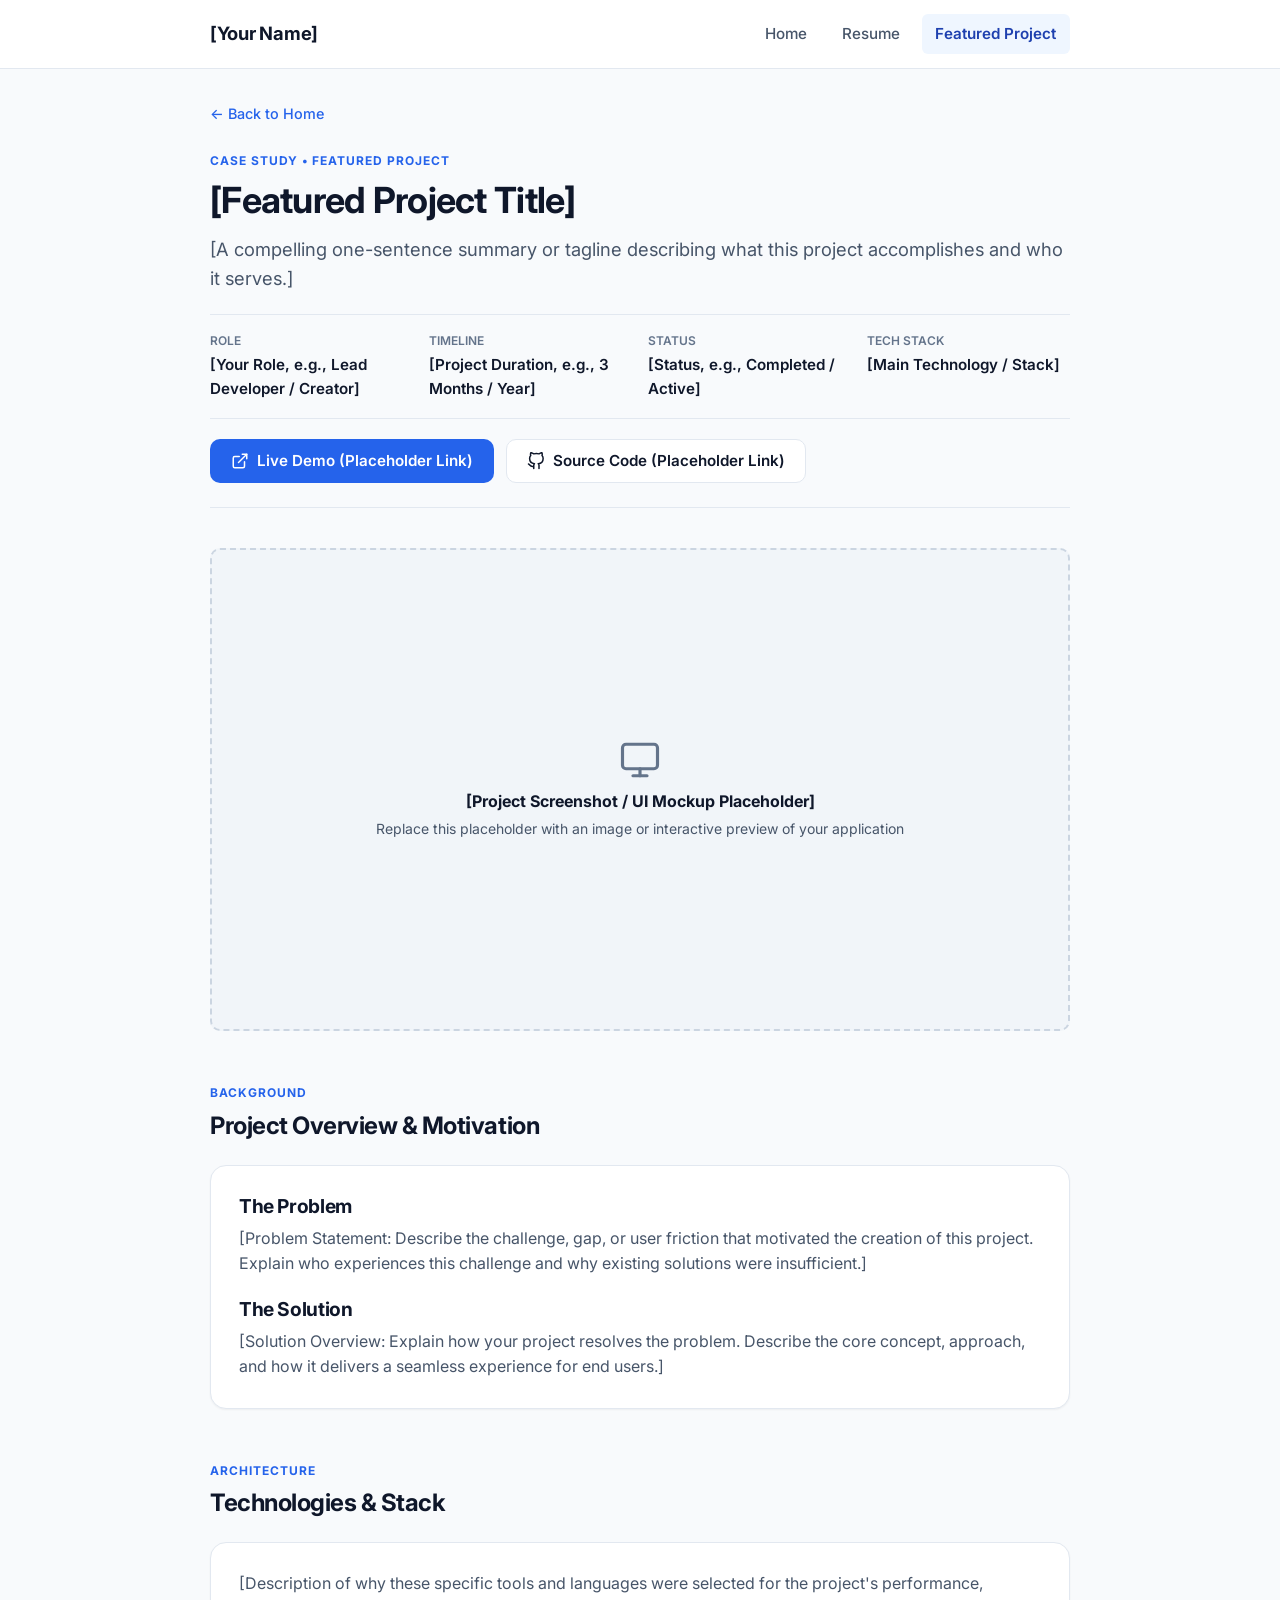
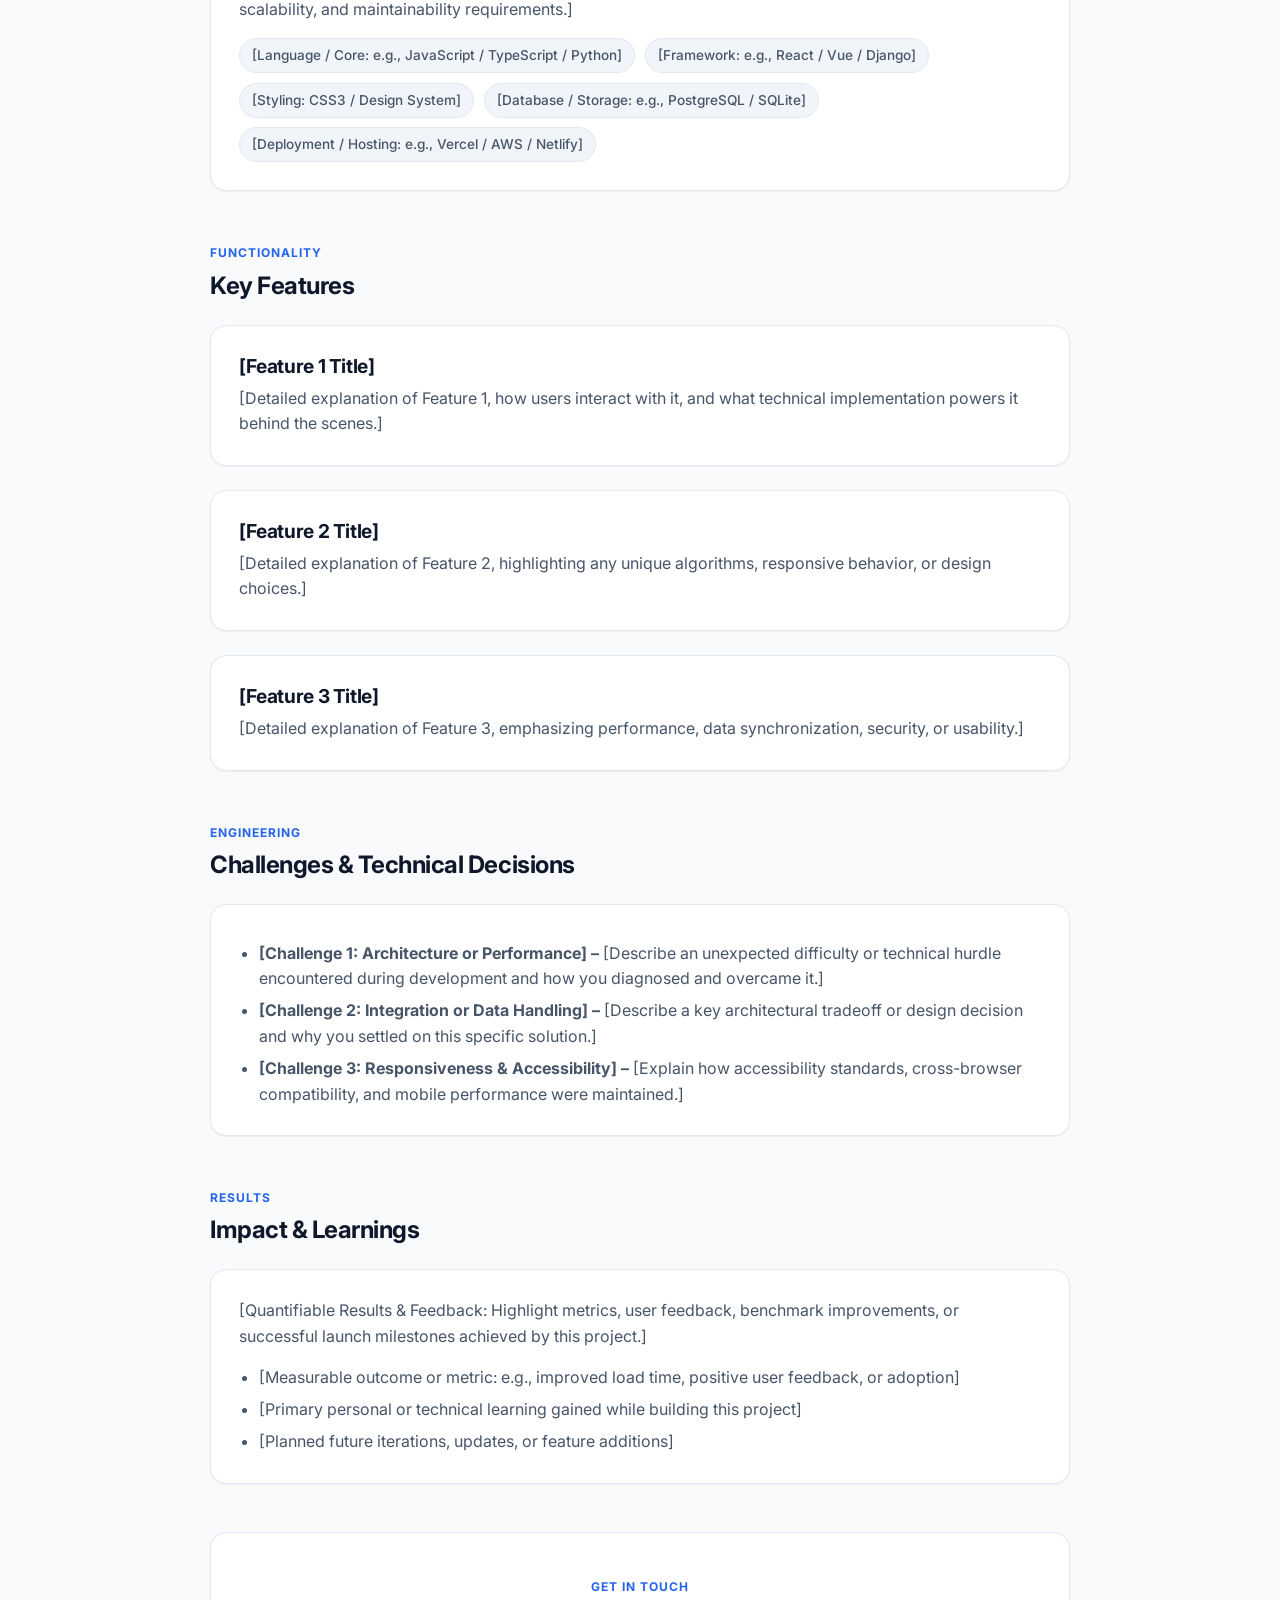
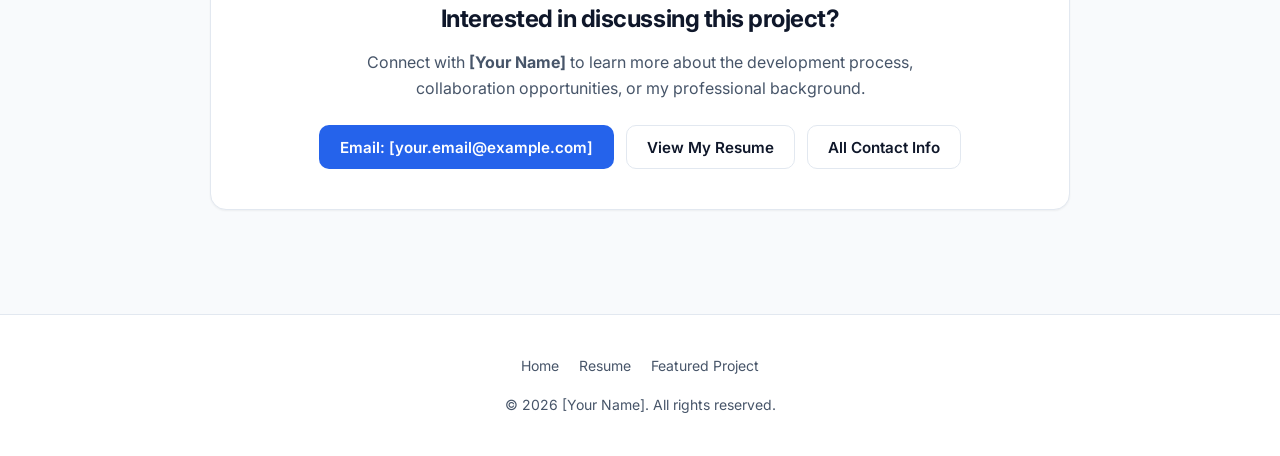
==== project.html @ 7c07ddf2 "Create starter website pages" ====
<!DOCTYPE html>
<html lang="en">
<head>
  <meta charset="UTF-8">
  <meta name="viewport" content="width=device-width, initial-scale=1.0">
  <meta name="description" content="Case study of [Featured Project Title] by [Your Name]">
  <title>Featured Project | [Your Name]</title>
  <link rel="stylesheet" href="styles.css">
</head>
<body>

  <!-- Navigation Header -->
  <header class="site-header">
    <nav class="nav-container" aria-label="Main Navigation">
      <a href="index.html" class="brand-link">
        <span>[Your Name]</span>
      </a>
      <ul class="nav-links">
        <li><a href="index.html" class="nav-link">Home</a></li>
        <li><a href="resume.html" class="nav-link">Resume</a></li>
        <li><a href="project.html" class="nav-link active" aria-current="page">Featured Project</a></li>
      </ul>
    </nav>
  </header>

  <!-- Main Content -->
  <main class="main-content">
    <div class="container">

      <!-- Breadcrumb Navigation -->
      <nav aria-label="Breadcrumb" style="margin-bottom: 1.25rem;">
        <a href="index.html" style="font-size: 0.9rem; font-weight: 500;">&larr; Back to Home</a>
      </nav>

      <!-- Project Header -->
      <header class="page-intro">
        <span class="section-label">Case Study &bull; Featured Project</span>
        <h1>[Featured Project Title]</h1>
        <p class="lead-text">[A compelling one-sentence summary or tagline describing what this project accomplishes and who it serves.]</p>

        <!-- Project Metadata Specs -->
        <div class="meta-specs">
          <div class="meta-spec-item">
            <span class="meta-spec-label">Role</span>
            <span class="meta-spec-value">[Your Role, e.g., Lead Developer / Creator]</span>
          </div>
          <div class="meta-spec-item">
            <span class="meta-spec-label">Timeline</span>
            <span class="meta-spec-value">[Project Duration, e.g., 3 Months / Year]</span>
          </div>
          <div class="meta-spec-item">
            <span class="meta-spec-label">Status</span>
            <span class="meta-spec-value">[Status, e.g., Completed / Active]</span>
          </div>
          <div class="meta-spec-item">
            <span class="meta-spec-label">Tech Stack</span>
            <span class="meta-spec-value">[Main Technology / Stack]</span>
          </div>
        </div>

        <!-- Project Links / CTA Buttons -->
        <div class="button-group">
          <a href="[Live Demo URL Placeholder]" class="btn btn-primary" target="_blank" rel="noopener noreferrer">
            <svg width="18" height="18" viewBox="0 0 24 24" fill="none" stroke="currentColor" stroke-width="2" stroke-linecap="round" stroke-linejoin="round">
              <path d="M18 13v6a2 2 0 0 1-2 2H5a2 2 0 0 1-2-2V8a2 2 0 0 1 2-2h6"></path>
              <polyline points="15 3 21 3 21 9"></polyline>
              <line x1="10" y1="14" x2="21" y2="3"></line>
            </svg>
            Live Demo (Placeholder Link)
          </a>
          <a href="[Repository URL Placeholder]" class="btn btn-secondary" target="_blank" rel="noopener noreferrer">
            <svg width="18" height="18" viewBox="0 0 24 24" fill="none" stroke="currentColor" stroke-width="2" stroke-linecap="round" stroke-linejoin="round">
              <path d="M9 19c-5 1.5-5-2.5-7-3m14 6v-3.87a3.37 3.37 0 0 0-.94-2.61c3.14-.35 6.44-1.54 6.44-7A5.44 5.44 0 0 0 20 4.77 5.07 5.07 0 0 0 19.91 1S18.73.65 16 2.48a13.38 13.38 0 0 0-7 0C6.27.65 5.09 1 5.09 1A5.07 5.07 0 0 0 5 4.77a5.44 5.44 0 0 0-1.5 3.78c0 5.42 3.3 6.61 6.44 7A3.37 3.37 0 0 0 9 18.13V22"></path>
            </svg>
            Source Code (Placeholder Link)
          </a>
        </div>
      </header>

      <!-- Project Visual Media Placeholder -->
      <section class="section-block" aria-label="Project Preview Screenshot">
        <div class="media-placeholder">
          <svg class="media-placeholder-icon" viewBox="0 0 24 24" fill="none" stroke="currentColor" stroke-width="1.8" stroke-linecap="round" stroke-linejoin="round">
            <rect x="2" y="3" width="20" height="14" rx="2" ry="2"></rect>
            <line x1="8" y1="21" x2="16" y2="21"></line>
            <line x1="12" y1="17" x2="12" y2="21"></line>
          </svg>
          <strong style="font-size: 1rem; color: var(--color-text-main); margin-bottom: 0.25rem;">[Project Screenshot / UI Mockup Placeholder]</strong>
          <p style="font-size: 0.875rem;">Replace this placeholder with an image or interactive preview of your application</p>
        </div>
      </section>

      <!-- Project Overview & Problem Statement -->
      <section class="section-block" aria-labelledby="overview-heading">
        <div class="section-header">
          <span class="section-label">Background</span>
          <h2 id="overview-heading">Project Overview & Motivation</h2>
        </div>
        <div class="card">
          <h3>The Problem</h3>
          <p>
            [Problem Statement: Describe the challenge, gap, or user friction that motivated the creation of this project. Explain who experiences this challenge and why existing solutions were insufficient.]
          </p>
          <h3 style="margin-top: 1.25rem;">The Solution</h3>
          <p>
            [Solution Overview: Explain how your project resolves the problem. Describe the core concept, approach, and how it delivers a seamless experience for end users.]
          </p>
        </div>
      </section>

      <!-- Technologies Used -->
      <section class="section-block" aria-labelledby="technologies-heading">
        <div class="section-header">
          <span class="section-label">Architecture</span>
          <h2 id="technologies-heading">Technologies & Stack</h2>
        </div>
        <div class="card">
          <p>[Description of why these specific tools and languages were selected for the project's performance, scalability, and maintainability requirements.]</p>
          <div class="skill-tags">
            <span class="skill-tag">[Language / Core: e.g., JavaScript / TypeScript / Python]</span>
            <span class="skill-tag">[Framework: e.g., React / Vue / Django]</span>
            <span class="skill-tag">[Styling: CSS3 / Design System]</span>
            <span class="skill-tag">[Database / Storage: e.g., PostgreSQL / SQLite]</span>
            <span class="skill-tag">[Deployment / Hosting: e.g., Vercel / AWS / Netlify]</span>
          </div>
        </div>
      </section>

      <!-- Key Features -->
      <section class="section-block" aria-labelledby="features-heading">
        <div class="section-header">
          <span class="section-label">Functionality</span>
          <h2 id="features-heading">Key Features</h2>
        </div>

        <div class="card-grid">
          <div class="card">
            <h3>[Feature 1 Title]</h3>
            <p>[Detailed explanation of Feature 1, how users interact with it, and what technical implementation powers it behind the scenes.]</p>
          </div>

          <div class="card">
            <h3>[Feature 2 Title]</h3>
            <p>[Detailed explanation of Feature 2, highlighting any unique algorithms, responsive behavior, or design choices.]</p>
          </div>

          <div class="card">
            <h3>[Feature 3 Title]</h3>
            <p>[Detailed explanation of Feature 3, emphasizing performance, data synchronization, security, or usability.]</p>
          </div>
        </div>
      </section>

      <!-- Implementation & Challenges -->
      <section class="section-block" aria-labelledby="challenges-heading">
        <div class="section-header">
          <span class="section-label">Engineering</span>
          <h2 id="challenges-heading">Challenges & Technical Decisions</h2>
        </div>
        <div class="card">
          <ul class="bullet-list">
            <li>
              <strong>[Challenge 1: Architecture or Performance] &ndash;</strong>
              [Describe an unexpected difficulty or technical hurdle encountered during development and how you diagnosed and overcame it.]
            </li>
            <li>
              <strong>[Challenge 2: Integration or Data Handling] &ndash;</strong>
              [Describe a key architectural tradeoff or design decision and why you settled on this specific solution.]
            </li>
            <li>
              <strong>[Challenge 3: Responsiveness & Accessibility] &ndash;</strong>
              [Explain how accessibility standards, cross-browser compatibility, and mobile performance were maintained.]
            </li>
          </ul>
        </div>
      </section>

      <!-- Project Results & Key Takeaways -->
      <section class="section-block" aria-labelledby="results-heading">
        <div class="section-header">
          <span class="section-label">Results</span>
          <h2 id="results-heading">Impact & Learnings</h2>
        </div>
        <div class="card">
          <p>
            [Quantifiable Results & Feedback: Highlight metrics, user feedback, benchmark improvements, or successful launch milestones achieved by this project.]
          </p>
          <ul class="bullet-list">
            <li>[Measurable outcome or metric: e.g., improved load time, positive user feedback, or adoption]</li>
            <li>[Primary personal or technical learning gained while building this project]</li>
            <li>[Planned future iterations, updates, or feature additions]</li>
          </ul>
        </div>
      </section>

      <!-- Contact / Author Info Section -->
      <section class="section-block" aria-labelledby="author-heading">
        <div class="card" style="text-align: center; padding: 2.5rem 1.5rem;">
          <span class="section-label">Get In Touch</span>
          <h2 id="author-heading">Interested in discussing this project?</h2>
          <p style="max-width: 600px; margin: 0.5rem auto 1.5rem auto;">
            Connect with <strong>[Your Name]</strong> to learn more about the development process, collaboration opportunities, or my professional background.
          </p>
          <div class="button-group" style="justify-content: center;">
            <a href="mailto:[your.email@example.com]" class="btn btn-primary">Email: [your.email@example.com]</a>
            <a href="resume.html" class="btn btn-secondary">View My Resume</a>
            <a href="index.html#contact" class="btn btn-secondary">All Contact Info</a>
          </div>
        </div>
      </section>

    </div>
  </main>

  <!-- Site Footer -->
  <footer class="site-footer">
    <div class="container footer-content">
      <ul class="footer-links">
        <li><a href="index.html">Home</a></li>
        <li><a href="resume.html">Resume</a></li>
        <li><a href="project.html">Featured Project</a></li>
      </ul>
      <p>&copy; 2026 [Your Name]. All rights reserved.</p>
    </div>
  </footer>

</body>
</html>
---- styles.css ----
/* ==========================================================================
   Base Design System & Variables
   Clean, modern, professional typography and layout
   ========================================================================== */
@import url('https://fonts.googleapis.com/css2?family=Inter:wght@300;400;500;600;700&display=swap');

:root {
  --font-family: 'Inter', -apple-system, BlinkMacSystemFont, 'Segoe UI', Roboto, Helvetica, Arial, sans-serif;
  
  /* Color Palette */
  --color-bg: #f8fafc;
  --color-surface: #ffffff;
  --color-surface-subtle: #f1f5f9;
  --color-text-main: #0f172a;
  --color-text-muted: #475569;
  --color-text-light: #64748b;
  --color-border: #e2e8f0;
  --color-border-hover: #cbd5e1;
  
  /* Brand / Accent Colors */
  --color-primary: #2563eb;
  --color-primary-hover: #1d4ed8;
  --color-primary-subtle: #eff6ff;
  --color-primary-text: #1e40af;
  
  /* Geometry & Elevation */
  --radius-sm: 6px;
  --radius-md: 10px;
  --radius-lg: 16px;
  --radius-full: 9999px;
  --shadow-sm: 0 1px 2px 0 rgba(0, 0, 0, 0.05);
  --shadow-md: 0 4px 6px -1px rgba(0, 0, 0, 0.07), 0 2px 4px -2px rgba(0, 0, 0, 0.05);
  --shadow-lg: 0 10px 15px -3px rgba(0, 0, 0, 0.08), 0 4px 6px -4px rgba(0, 0, 0, 0.04);
  
  /* Layout */
  --container-max-width: 900px;
  --transition-fast: 0.15s ease;
  --transition-normal: 0.25s ease;
}

/* ==========================================================================
   Reset & Global Styles
   ========================================================================== */
*, *::before, *::after {
  box-sizing: border-box;
  margin: 0;
  padding: 0;
}

html {
  font-family: var(--font-family);
  font-size: 16px;
  line-height: 1.6;
  color: var(--color-text-main);
  background-color: var(--color-bg);
  -webkit-text-size-adjust: 100%;
  scroll-behavior: smooth;
}

body {
  min-height: 100vh;
  display: flex;
  flex-direction: column;
}

img {
  max-width: 100%;
  height: auto;
  display: block;
}

a {
  color: var(--color-primary);
  text-decoration: none;
  transition: color var(--transition-fast);
}

a:hover {
  color: var(--color-primary-hover);
}

/* ==========================================================================
   Layout Containers
   ========================================================================== */
.container {
  width: 100%;
  max-width: var(--container-max-width);
  margin-left: auto;
  margin-right: auto;
  padding-left: 1.25rem;
  padding-right: 1.25rem;
}

.main-content {
  flex: 1 0 auto;
  padding-top: 2rem;
  padding-bottom: 3.5rem;
}

/* ==========================================================================
   Navigation Bar
   ========================================================================== */
.site-header {
  position: sticky;
  top: 0;
  z-index: 50;
  background-color: rgba(255, 255, 255, 0.92);
  backdrop-filter: blur(8px);
  -webkit-backdrop-filter: blur(8px);
  border-bottom: 1px solid var(--color-border);
}

.nav-container {
  display: flex;
  align-items: center;
  justify-content: space-between;
  height: 4.25rem;
  width: 100%;
  max-width: var(--container-max-width);
  margin: 0 auto;
  padding: 0 1.25rem;
}

.brand-link {
  font-size: 1.15rem;
  font-weight: 700;
  color: var(--color-text-main);
  letter-spacing: -0.015em;
  display: inline-flex;
  align-items: center;
  gap: 0.5rem;
}

.brand-link:hover {
  color: var(--color-primary);
}

.nav-links {
  list-style: none;
  display: flex;
  align-items: center;
  gap: 0.5rem;
}

.nav-link {
  display: inline-block;
  font-size: 0.95rem;
  font-weight: 500;
  color: var(--color-text-muted);
  padding: 0.5rem 0.85rem;
  border-radius: var(--radius-sm);
  transition: all var(--transition-fast);
}

.nav-link:hover {
  color: var(--color-text-main);
  background-color: var(--color-surface-subtle);
}

.nav-link.active {
  color: var(--color-primary-text);
  background-color: var(--color-primary-subtle);
  font-weight: 600;
}

/* ==========================================================================
   Typography & Headers
   ========================================================================== */
h1, h2, h3, h4 {
  color: var(--color-text-main);
  font-weight: 700;
  line-height: 1.25;
  letter-spacing: -0.02em;
}

h1 {
  font-size: 2.25rem;
  margin-bottom: 0.75rem;
}

h2 {
  font-size: 1.5rem;
  margin-bottom: 1rem;
}

h3 {
  font-size: 1.2rem;
  margin-bottom: 0.5rem;
}

p {
  color: var(--color-text-muted);
  margin-bottom: 1rem;
}

p:last-child {
  margin-bottom: 0;
}

.section-label {
  display: inline-block;
  text-transform: uppercase;
  font-size: 0.75rem;
  font-weight: 700;
  letter-spacing: 0.08em;
  color: var(--color-primary);
  margin-bottom: 0.5rem;
}

.page-intro {
  margin-bottom: 2.5rem;
  padding-bottom: 1.5rem;
  border-bottom: 1px solid var(--color-border);
}

.lead-text {
  font-size: 1.15rem;
  line-height: 1.6;
  color: var(--color-text-muted);
}

/* ==========================================================================
   Components: Cards, Sections & Grids
   ========================================================================== */
.section-block {
  margin-bottom: 3rem;
}

.section-header {
  margin-bottom: 1.5rem;
}

.card {
  background-color: var(--color-surface);
  border: 1px solid var(--color-border);
  border-radius: var(--radius-lg);
  padding: 1.75rem;
  box-shadow: var(--shadow-sm);
  transition: transform var(--transition-fast), box-shadow var(--transition-fast), border-color var(--transition-fast);
}

.card:hover {
  border-color: var(--color-border-hover);
  box-shadow: var(--shadow-md);
}

.card-grid {
  display: grid;
  grid-template-columns: 1fr;
  gap: 1.5rem;
}

/* Hero / Profile Card */
.profile-card {
  display: flex;
  align-items: center;
  gap: 2rem;
  background-color: var(--color-surface);
  border: 1px solid var(--color-border);
  border-radius: var(--radius-lg);
  padding: 2.25rem;
  margin-bottom: 2.5rem;
  box-shadow: var(--shadow-sm);
}

.avatar-placeholder {
  width: 130px;
  height: 130px;
  flex-shrink: 0;
  border-radius: var(--radius-full);
  background-color: var(--color-primary-subtle);
  border: 2px dashed var(--color-primary);
  display: flex;
  flex-direction: column;
  align-items: center;
  justify-content: center;
  text-align: center;
  padding: 0.75rem;
  font-size: 0.75rem;
  font-weight: 600;
  color: var(--color-primary-text);
  line-height: 1.3;
}

.avatar-icon {
  width: 32px;
  height: 32px;
  margin-bottom: 0.25rem;
  fill: currentColor;
}

.profile-details {
  flex: 1;
}

.profile-title {
  font-size: 1.15rem;
  font-weight: 500;
  color: var(--color-text-light);
  margin-bottom: 1rem;
}

.profile-bio {
  font-size: 1.05rem;
  line-height: 1.6;
  margin-bottom: 1.5rem;
}

/* Button & Action Links */
.button-group {
  display: flex;
  flex-wrap: wrap;
  gap: 0.75rem;
  margin-top: 1.25rem;
}

.btn {
  display: inline-flex;
  align-items: center;
  justify-content: center;
  gap: 0.5rem;
  font-family: inherit;
  font-size: 0.95rem;
  font-weight: 600;
  padding: 0.65rem 1.25rem;
  border-radius: var(--radius-md);
  border: 1px solid transparent;
  cursor: pointer;
  text-decoration: none;
  transition: all var(--transition-fast);
  line-height: 1.4;
}

.btn-primary {
  background-color: var(--color-primary);
  color: #ffffff;
}

.btn-primary:hover {
  background-color: var(--color-primary-hover);
  color: #ffffff;
  transform: translateY(-1px);
  box-shadow: var(--shadow-sm);
}

.btn-secondary {
  background-color: var(--color-surface);
  color: var(--color-text-main);
  border-color: var(--color-border);
}

.btn-secondary:hover {
  background-color: var(--color-surface-subtle);
  border-color: var(--color-border-hover);
  color: var(--color-text-main);
}

/* Skills Badges */
.skill-tags {
  display: flex;
  flex-wrap: wrap;
  gap: 0.6rem;
  margin-top: 0.75rem;
}

.skill-tag {
  display: inline-flex;
  align-items: center;
  background-color: var(--color-surface-subtle);
  color: var(--color-text-muted);
  border: 1px solid var(--color-border);
  padding: 0.35rem 0.75rem;
  border-radius: var(--radius-full);
  font-size: 0.85rem;
  font-weight: 500;
}

/* Timeline / Experience Items */
.timeline {
  display: flex;
  flex-direction: column;
  gap: 1.5rem;
}

.timeline-item {
  position: relative;
  padding-left: 1.5rem;
  border-left: 2px solid var(--color-border);
}

.timeline-item::before {
  content: '';
  position: absolute;
  left: -5px;
  top: 6px;
  width: 8px;
  height: 8px;
  border-radius: var(--radius-full);
  background-color: var(--color-primary);
}

.timeline-header {
  display: flex;
  flex-wrap: wrap;
  justify-content: space-between;
  align-items: baseline;
  gap: 0.5rem;
  margin-bottom: 0.25rem;
}

.timeline-role {
  font-size: 1.1rem;
  font-weight: 600;
  color: var(--color-text-main);
}

.timeline-meta {
  font-size: 0.875rem;
  color: var(--color-text-light);
  font-weight: 500;
}

.timeline-company {
  font-weight: 600;
  color: var(--color-primary);
  margin-bottom: 0.5rem;
  font-size: 0.95rem;
}

.bullet-list {
  list-style: disc;
  padding-left: 1.25rem;
  margin-top: 0.5rem;
  color: var(--color-text-muted);
}

.bullet-list li {
  margin-bottom: 0.4rem;
}

.bullet-list li:last-child {
  margin-bottom: 0;
}

/* Contact List */
.contact-grid {
  display: grid;
  grid-template-columns: repeat(auto-fit, minmax(220px, 1fr));
  gap: 1rem;
  margin-top: 1rem;
}

.contact-card {
  background-color: var(--color-surface);
  border: 1px solid var(--color-border);
  border-radius: var(--radius-md);
  padding: 1.1rem 1.25rem;
  display: flex;
  flex-direction: column;
  gap: 0.25rem;
  transition: all var(--transition-fast);
}

.contact-card:hover {
  border-color: var(--color-primary);
}

.contact-label {
  font-size: 0.75rem;
  text-transform: uppercase;
  font-weight: 700;
  letter-spacing: 0.05em;
  color: var(--color-text-light);
}

.contact-value {
  font-size: 0.95rem;
  font-weight: 500;
  color: var(--color-text-main);
  word-break: break-all;
}

/* Media / Project Placeholder Box */
.media-placeholder {
  width: 100%;
  aspect-ratio: 16 / 9;
  background-color: var(--color-surface-subtle);
  border: 2px dashed var(--color-border-hover);
  border-radius: var(--radius-md);
  display: flex;
  flex-direction: column;
  align-items: center;
  justify-content: center;
  text-align: center;
  padding: 1.5rem;
  color: var(--color-text-light);
  margin-bottom: 1.5rem;
}

.media-placeholder-icon {
  width: 42px;
  height: 42px;
  margin-bottom: 0.5rem;
  stroke: var(--color-text-light);
}

/* Meta Data Table / Specs */
.meta-specs {
  display: grid;
  grid-template-columns: repeat(auto-fit, minmax(160px, 1fr));
  gap: 1rem;
  padding: 1rem 0;
  margin: 1.25rem 0;
  border-top: 1px solid var(--color-border);
  border-bottom: 1px solid var(--color-border);
}

.meta-spec-item {
  display: flex;
  flex-direction: column;
  gap: 0.2rem;
}

.meta-spec-label {
  font-size: 0.75rem;
  text-transform: uppercase;
  font-weight: 600;
  color: var(--color-text-light);
}

.meta-spec-value {
  font-size: 0.95rem;
  font-weight: 600;
  color: var(--color-text-main);
}

/* Placeholder callout highlight */
.placeholder-box {
  display: inline-block;
  background-color: #fef3c7;
  color: #92400e;
  border: 1px dashed #d97706;
  border-radius: var(--radius-sm);
  padding: 0.15rem 0.5rem;
  font-weight: 500;
}

/* ==========================================================================
   Footer
   ========================================================================== */
.site-footer {
  border-top: 1px solid var(--color-border);
  background-color: var(--color-surface);
  padding: 2.5rem 0;
  font-size: 0.875rem;
  color: var(--color-text-light);
  margin-top: auto;
}

.footer-content {
  display: flex;
  flex-direction: column;
  align-items: center;
  justify-content: center;
  text-align: center;
  gap: 1rem;
}

.footer-links {
  list-style: none;
  display: flex;
  gap: 1.25rem;
}

.footer-links a {
  color: var(--color-text-muted);
}

.footer-links a:hover {
  color: var(--color-primary);
}

/* ==========================================================================
   Mobile & Responsive Adjustments
   ========================================================================== */
@media (max-width: 768px) {
  .nav-container {
    height: auto;
    padding-top: 0.85rem;
    padding-bottom: 0.85rem;
    flex-direction: column;
    gap: 0.75rem;
  }

  .nav-links {
    width: 100%;
    justify-content: center;
    gap: 0.35rem;
  }

  .nav-link {
    padding: 0.4rem 0.65rem;
    font-size: 0.9rem;
  }

  .profile-card {
    flex-direction: column;
    text-align: center;
    padding: 1.5rem;
    gap: 1.25rem;
  }

  .avatar-placeholder {
    width: 110px;
    height: 110px;
  }

  .button-group {
    justify-content: center;
  }

  h1 {
    font-size: 1.85rem;
  }

  h2 {
    font-size: 1.35rem;
  }

  .timeline-header {
    flex-direction: column;
    align-items: flex-start;
    gap: 0.15rem;
  }

  .meta-specs {
    grid-template-columns: 1fr 1fr;
  }
}
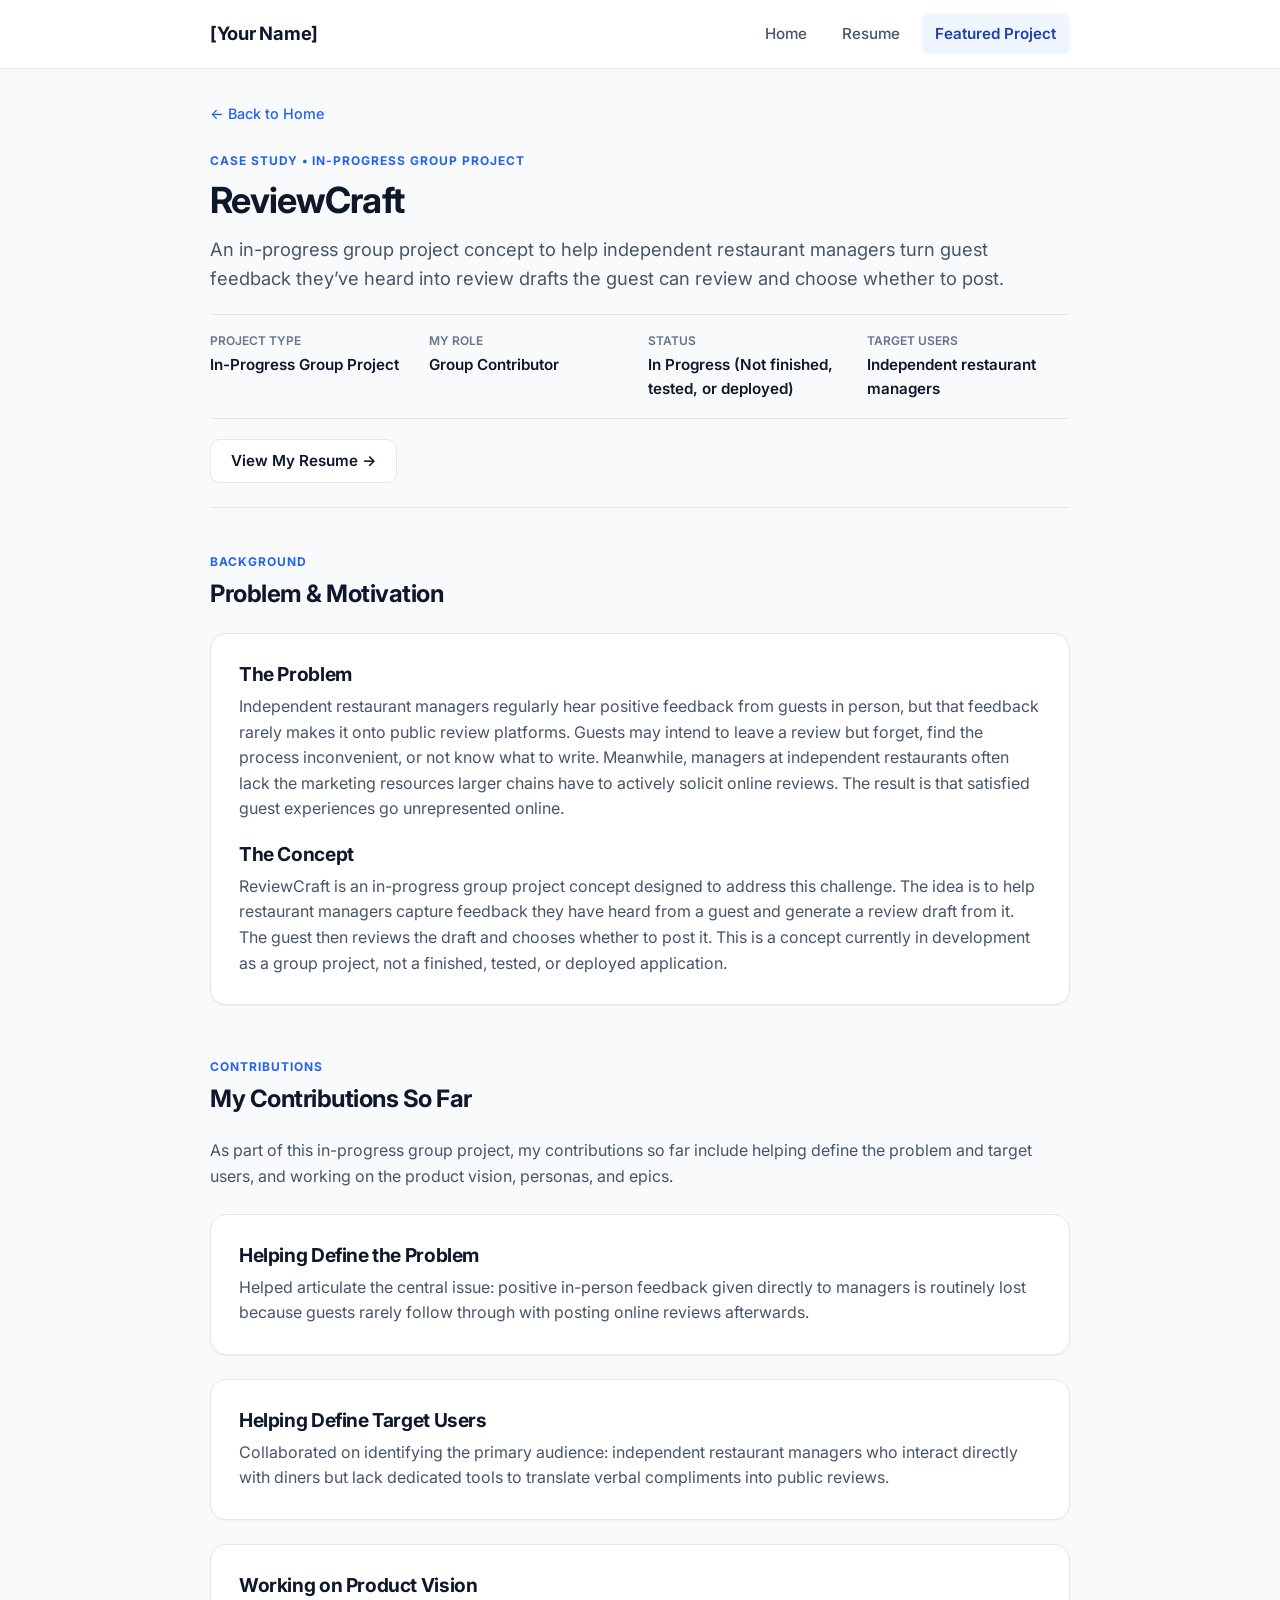
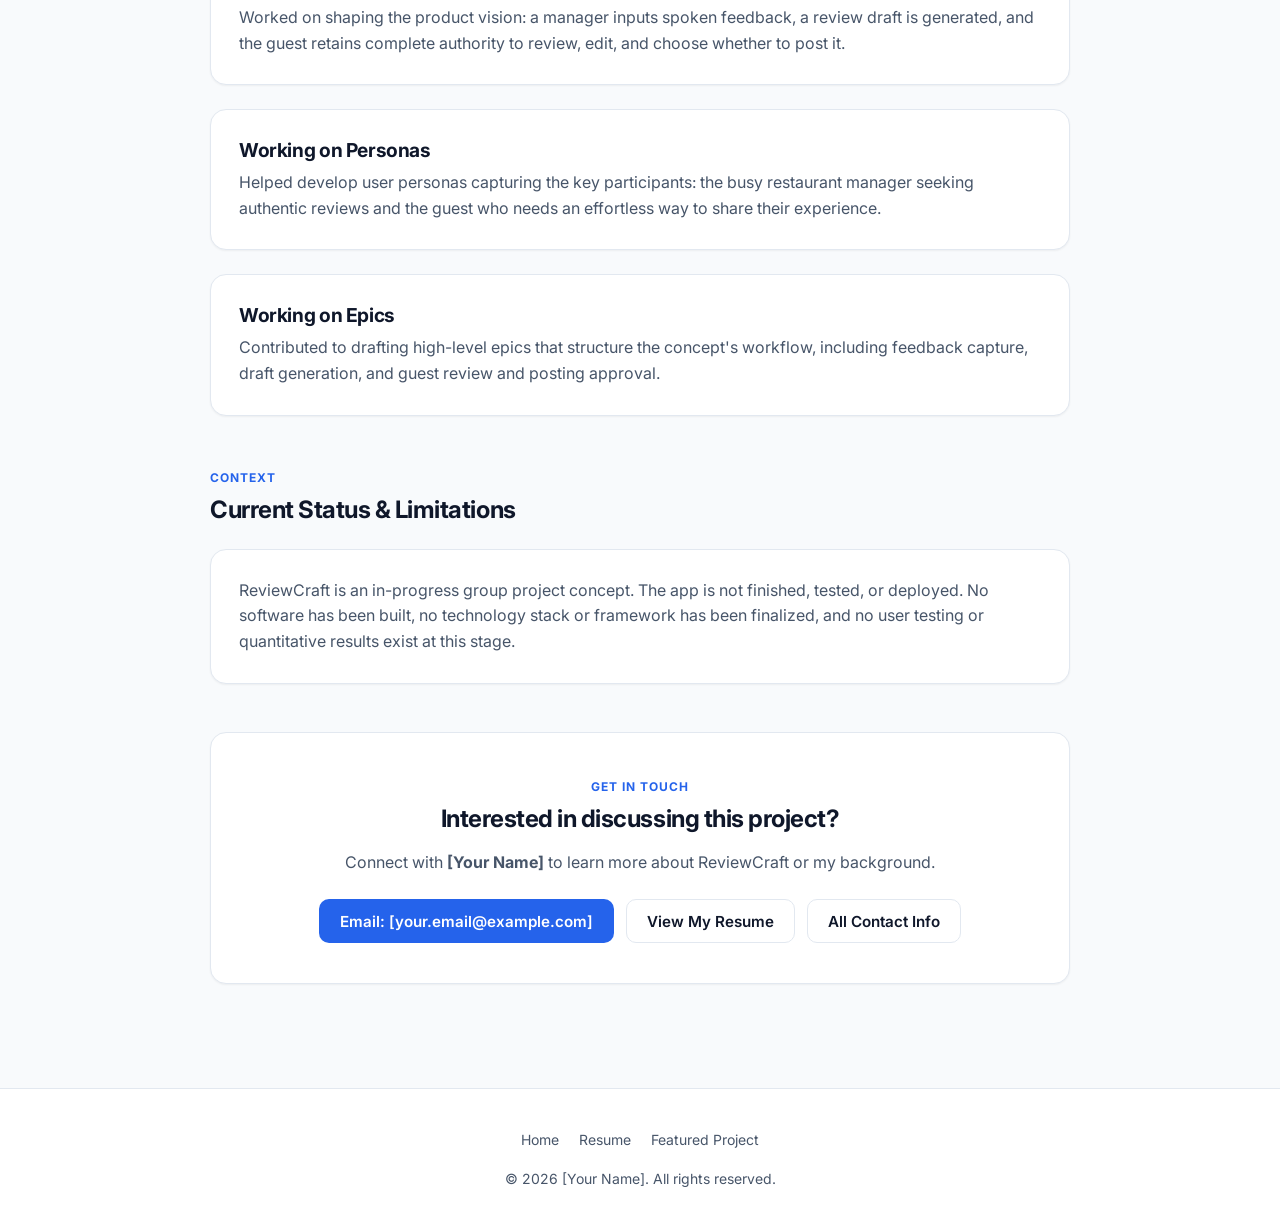
==== commit 68ef3d82: "Update featured group project page" ====
--- a/project.html
+++ b/project.html
@@ -3,8 +3,8 @@
 <head>
   <meta charset="UTF-8">
   <meta name="viewport" content="width=device-width, initial-scale=1.0">
-  <meta name="description" content="Case study of [Featured Project Title] by [Your Name]">
-  <title>Featured Project | [Your Name]</title>
+  <meta name="description" content="Case study of ReviewCraft, an in-progress group project concept for independent restaurant managers, by [Your Name].">
+  <title>ReviewCraft Case Study | [Your Name]</title>
   <link rel="stylesheet" href="styles.css">
 </head>
 <body>
@@ -34,162 +34,102 @@
 
       <!-- Project Header -->
       <header class="page-intro">
-        <span class="section-label">Case Study &bull; Featured Project</span>
-        <h1>[Featured Project Title]</h1>
-        <p class="lead-text">[A compelling one-sentence summary or tagline describing what this project accomplishes and who it serves.]</p>
+        <span class="section-label">Case Study &bull; In-Progress Group Project</span>
+        <h1>ReviewCraft</h1>
+        <p class="lead-text">An in-progress group project concept to help independent restaurant managers turn guest feedback they’ve heard into review drafts the guest can review and choose whether to post.</p>
 
         <!-- Project Metadata Specs -->
         <div class="meta-specs">
           <div class="meta-spec-item">
-            <span class="meta-spec-label">Role</span>
-            <span class="meta-spec-value">[Your Role, e.g., Lead Developer / Creator]</span>
+            <span class="meta-spec-label">Project Type</span>
+            <span class="meta-spec-value">In-Progress Group Project</span>
           </div>
           <div class="meta-spec-item">
-            <span class="meta-spec-label">Timeline</span>
-            <span class="meta-spec-value">[Project Duration, e.g., 3 Months / Year]</span>
+            <span class="meta-spec-label">My Role</span>
+            <span class="meta-spec-value">Group Contributor</span>
           </div>
           <div class="meta-spec-item">
             <span class="meta-spec-label">Status</span>
-            <span class="meta-spec-value">[Status, e.g., Completed / Active]</span>
+            <span class="meta-spec-value">In Progress (Not finished, tested, or deployed)</span>
           </div>
           <div class="meta-spec-item">
-            <span class="meta-spec-label">Tech Stack</span>
-            <span class="meta-spec-value">[Main Technology / Stack]</span>
+            <span class="meta-spec-label">Target Users</span>
+            <span class="meta-spec-value">Independent restaurant managers</span>
           </div>
         </div>
 
-        <!-- Project Links / CTA Buttons -->
         <div class="button-group">
-          <a href="[Live Demo URL Placeholder]" class="btn btn-primary" target="_blank" rel="noopener noreferrer">
-            <svg width="18" height="18" viewBox="0 0 24 24" fill="none" stroke="currentColor" stroke-width="2" stroke-linecap="round" stroke-linejoin="round">
-              <path d="M18 13v6a2 2 0 0 1-2 2H5a2 2 0 0 1-2-2V8a2 2 0 0 1 2-2h6"></path>
-              <polyline points="15 3 21 3 21 9"></polyline>
-              <line x1="10" y1="14" x2="21" y2="3"></line>
-            </svg>
-            Live Demo (Placeholder Link)
-          </a>
-          <a href="[Repository URL Placeholder]" class="btn btn-secondary" target="_blank" rel="noopener noreferrer">
-            <svg width="18" height="18" viewBox="0 0 24 24" fill="none" stroke="currentColor" stroke-width="2" stroke-linecap="round" stroke-linejoin="round">
-              <path d="M9 19c-5 1.5-5-2.5-7-3m14 6v-3.87a3.37 3.37 0 0 0-.94-2.61c3.14-.35 6.44-1.54 6.44-7A5.44 5.44 0 0 0 20 4.77 5.07 5.07 0 0 0 19.91 1S18.73.65 16 2.48a13.38 13.38 0 0 0-7 0C6.27.65 5.09 1 5.09 1A5.07 5.07 0 0 0 5 4.77a5.44 5.44 0 0 0-1.5 3.78c0 5.42 3.3 6.61 6.44 7A3.37 3.37 0 0 0 9 18.13V22"></path>
-            </svg>
-            Source Code (Placeholder Link)
-          </a>
+          <a href="resume.html" class="btn btn-secondary">View My Resume &rarr;</a>
         </div>
       </header>
-
-      <!-- Project Visual Media Placeholder -->
-      <section class="section-block" aria-label="Project Preview Screenshot">
-        <div class="media-placeholder">
-          <svg class="media-placeholder-icon" viewBox="0 0 24 24" fill="none" stroke="currentColor" stroke-width="1.8" stroke-linecap="round" stroke-linejoin="round">
-            <rect x="2" y="3" width="20" height="14" rx="2" ry="2"></rect>
-            <line x1="8" y1="21" x2="16" y2="21"></line>
-            <line x1="12" y1="17" x2="12" y2="21"></line>
-          </svg>
-          <strong style="font-size: 1rem; color: var(--color-text-main); margin-bottom: 0.25rem;">[Project Screenshot / UI Mockup Placeholder]</strong>
-          <p style="font-size: 0.875rem;">Replace this placeholder with an image or interactive preview of your application</p>
-        </div>
-      </section>
 
       <!-- Project Overview & Problem Statement -->
       <section class="section-block" aria-labelledby="overview-heading">
         <div class="section-header">
           <span class="section-label">Background</span>
-          <h2 id="overview-heading">Project Overview & Motivation</h2>
+          <h2 id="overview-heading">Problem &amp; Motivation</h2>
         </div>
         <div class="card">
           <h3>The Problem</h3>
           <p>
-            [Problem Statement: Describe the challenge, gap, or user friction that motivated the creation of this project. Explain who experiences this challenge and why existing solutions were insufficient.]
+            Independent restaurant managers regularly hear positive feedback from guests in person, but that feedback rarely makes it onto public review platforms. Guests may intend to leave a review but forget, find the process inconvenient, or not know what to write. Meanwhile, managers at independent restaurants often lack the marketing resources larger chains have to actively solicit online reviews. The result is that satisfied guest experiences go unrepresented online.
           </p>
-          <h3 style="margin-top: 1.25rem;">The Solution</h3>
+          <h3 style="margin-top: 1.25rem;">The Concept</h3>
           <p>
-            [Solution Overview: Explain how your project resolves the problem. Describe the core concept, approach, and how it delivers a seamless experience for end users.]
+            ReviewCraft is an in-progress group project concept designed to address this challenge. The idea is to help restaurant managers capture feedback they have heard from a guest and generate a review draft from it. The guest then reviews the draft and chooses whether to post it. This is a concept currently in development as a group project, not a finished, tested, or deployed application.
           </p>
         </div>
       </section>
 
-      <!-- Technologies Used -->
-      <section class="section-block" aria-labelledby="technologies-heading">
+      <!-- My Contributions -->
+      <section class="section-block" aria-labelledby="contributions-heading">
         <div class="section-header">
-          <span class="section-label">Architecture</span>
-          <h2 id="technologies-heading">Technologies & Stack</h2>
+          <span class="section-label">Contributions</span>
+          <h2 id="contributions-heading">My Contributions So Far</h2>
         </div>
-        <div class="card">
-          <p>[Description of why these specific tools and languages were selected for the project's performance, scalability, and maintainability requirements.]</p>
-          <div class="skill-tags">
-            <span class="skill-tag">[Language / Core: e.g., JavaScript / TypeScript / Python]</span>
-            <span class="skill-tag">[Framework: e.g., React / Vue / Django]</span>
-            <span class="skill-tag">[Styling: CSS3 / Design System]</span>
-            <span class="skill-tag">[Database / Storage: e.g., PostgreSQL / SQLite]</span>
-            <span class="skill-tag">[Deployment / Hosting: e.g., Vercel / AWS / Netlify]</span>
+
+        <p style="margin-bottom: 1.5rem; color: var(--color-text-muted);">
+          As part of this in-progress group project, my contributions so far include helping define the problem and target users, and working on the product vision, personas, and epics.
+        </p>
+
+        <div class="card-grid">
+          <div class="card">
+            <h3>Helping Define the Problem</h3>
+            <p>Helped articulate the central issue: positive in-person feedback given directly to managers is routinely lost because guests rarely follow through with posting online reviews afterwards.</p>
+          </div>
+
+          <div class="card">
+            <h3>Helping Define Target Users</h3>
+            <p>Collaborated on identifying the primary audience: independent restaurant managers who interact directly with diners but lack dedicated tools to translate verbal compliments into public reviews.</p>
+          </div>
+
+          <div class="card">
+            <h3>Working on Product Vision</h3>
+            <p>Worked on shaping the product vision: a manager inputs spoken feedback, a review draft is generated, and the guest retains complete authority to review, edit, and choose whether to post it.</p>
+          </div>
+
+          <div class="card">
+            <h3>Working on Personas</h3>
+            <p>Helped develop user personas capturing the key participants: the busy restaurant manager seeking authentic reviews and the guest who needs an effortless way to share their experience.</p>
+          </div>
+
+          <div class="card">
+            <h3>Working on Epics</h3>
+            <p>Contributed to drafting high-level epics that structure the concept's workflow, including feedback capture, draft generation, and guest review and posting approval.</p>
           </div>
         </div>
       </section>
 
-      <!-- Key Features -->
-      <section class="section-block" aria-labelledby="features-heading">
+      <!-- Project Scope & Limitations -->
+      <section class="section-block" aria-labelledby="scope-heading">
         <div class="section-header">
-          <span class="section-label">Functionality</span>
-          <h2 id="features-heading">Key Features</h2>
-        </div>
-
-        <div class="card-grid">
-          <div class="card">
-            <h3>[Feature 1 Title]</h3>
-            <p>[Detailed explanation of Feature 1, how users interact with it, and what technical implementation powers it behind the scenes.]</p>
-          </div>
-
-          <div class="card">
-            <h3>[Feature 2 Title]</h3>
-            <p>[Detailed explanation of Feature 2, highlighting any unique algorithms, responsive behavior, or design choices.]</p>
-          </div>
-
-          <div class="card">
-            <h3>[Feature 3 Title]</h3>
-            <p>[Detailed explanation of Feature 3, emphasizing performance, data synchronization, security, or usability.]</p>
-          </div>
-        </div>
-      </section>
-
-      <!-- Implementation & Challenges -->
-      <section class="section-block" aria-labelledby="challenges-heading">
-        <div class="section-header">
-          <span class="section-label">Engineering</span>
-          <h2 id="challenges-heading">Challenges & Technical Decisions</h2>
-        </div>
-        <div class="card">
-          <ul class="bullet-list">
-            <li>
-              <strong>[Challenge 1: Architecture or Performance] &ndash;</strong>
-              [Describe an unexpected difficulty or technical hurdle encountered during development and how you diagnosed and overcame it.]
-            </li>
-            <li>
-              <strong>[Challenge 2: Integration or Data Handling] &ndash;</strong>
-              [Describe a key architectural tradeoff or design decision and why you settled on this specific solution.]
-            </li>
-            <li>
-              <strong>[Challenge 3: Responsiveness & Accessibility] &ndash;</strong>
-              [Explain how accessibility standards, cross-browser compatibility, and mobile performance were maintained.]
-            </li>
-          </ul>
-        </div>
-      </section>
-
-      <!-- Project Results & Key Takeaways -->
-      <section class="section-block" aria-labelledby="results-heading">
-        <div class="section-header">
-          <span class="section-label">Results</span>
-          <h2 id="results-heading">Impact & Learnings</h2>
+          <span class="section-label">Context</span>
+          <h2 id="scope-heading">Current Status &amp; Limitations</h2>
         </div>
         <div class="card">
           <p>
-            [Quantifiable Results & Feedback: Highlight metrics, user feedback, benchmark improvements, or successful launch milestones achieved by this project.]
+            ReviewCraft is an in-progress group project concept. The app is not finished, tested, or deployed. No software has been built, no technology stack or framework has been finalized, and no user testing or quantitative results exist at this stage.
           </p>
-          <ul class="bullet-list">
-            <li>[Measurable outcome or metric: e.g., improved load time, positive user feedback, or adoption]</li>
-            <li>[Primary personal or technical learning gained while building this project]</li>
-            <li>[Planned future iterations, updates, or feature additions]</li>
-          </ul>
         </div>
       </section>
 
@@ -199,7 +139,7 @@
           <span class="section-label">Get In Touch</span>
           <h2 id="author-heading">Interested in discussing this project?</h2>
           <p style="max-width: 600px; margin: 0.5rem auto 1.5rem auto;">
-            Connect with <strong>[Your Name]</strong> to learn more about the development process, collaboration opportunities, or my professional background.
+            Connect with <strong>[Your Name]</strong> to learn more about ReviewCraft or my background.
           </p>
           <div class="button-group" style="justify-content: center;">
             <a href="mailto:[your.email@example.com]" class="btn btn-primary">Email: [your.email@example.com]</a>
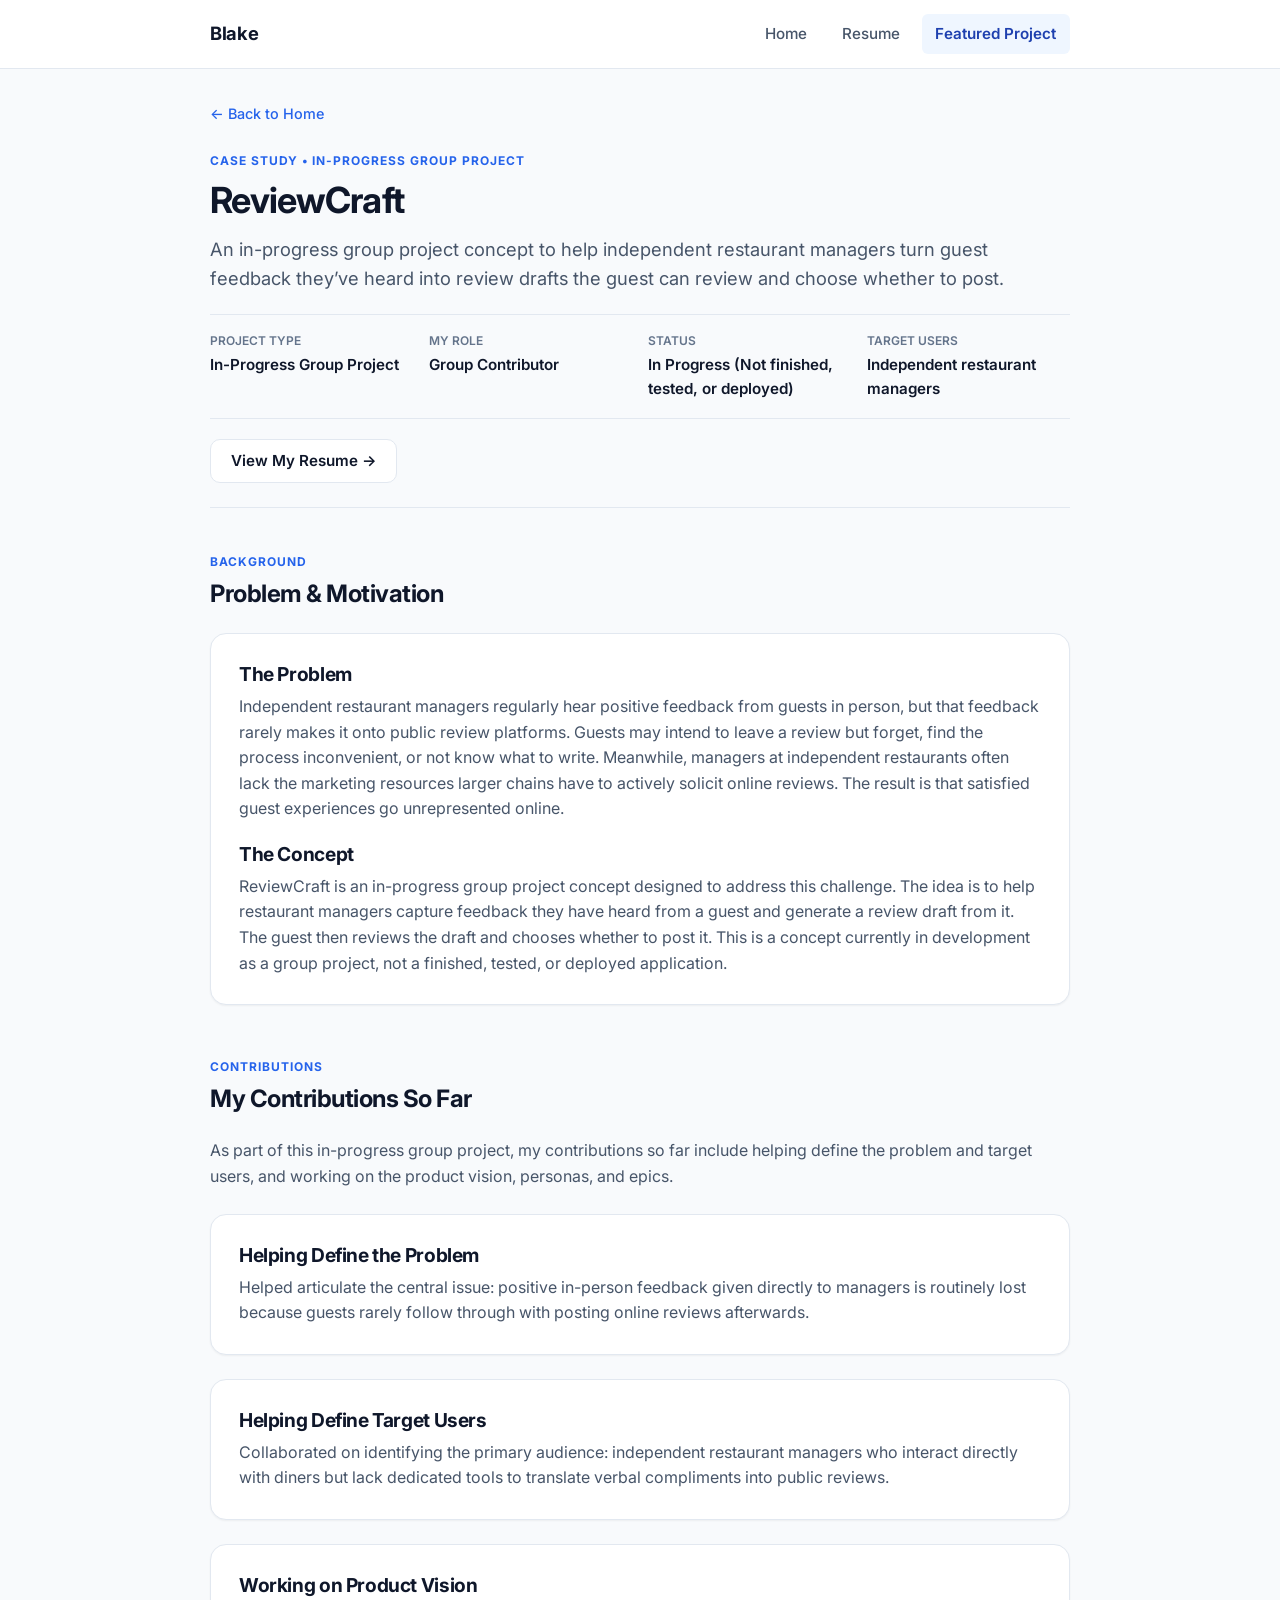
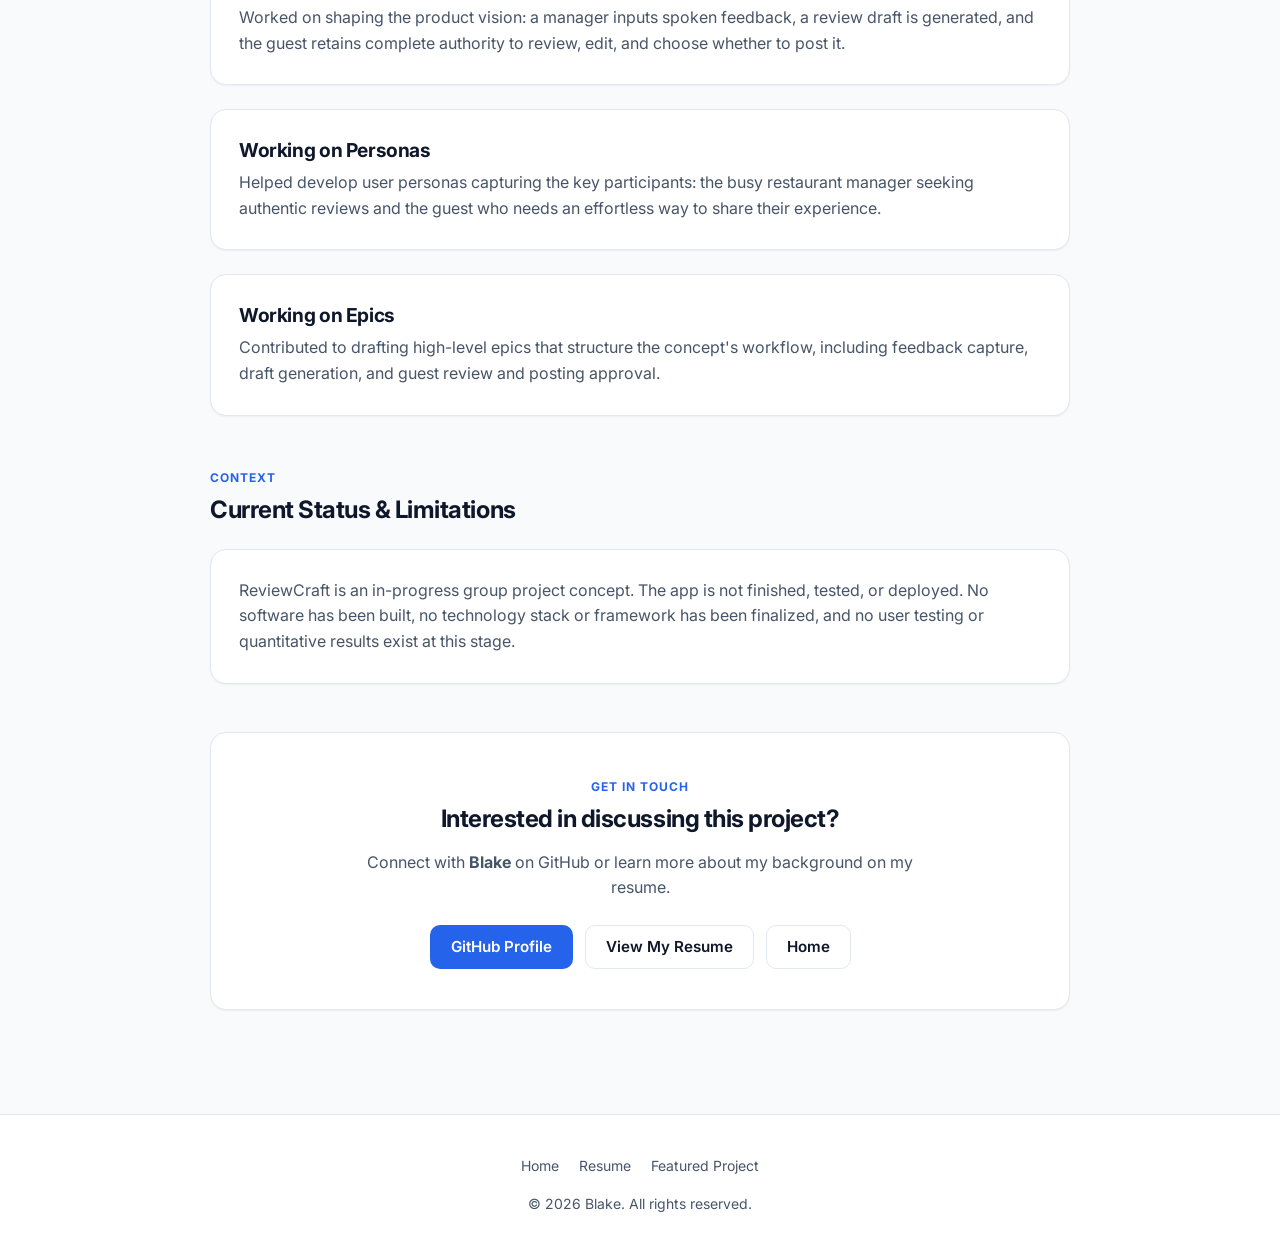
==== commit 62cb81c1: "Check mobile layout and polish pages" ====
--- a/project.html
+++ b/project.html
@@ -3,8 +3,8 @@
 <head>
   <meta charset="UTF-8">
   <meta name="viewport" content="width=device-width, initial-scale=1.0">
-  <meta name="description" content="Case study of ReviewCraft, an in-progress group project concept for independent restaurant managers, by [Your Name].">
-  <title>ReviewCraft Case Study | [Your Name]</title>
+  <meta name="description" content="Case study of ReviewCraft, an in-progress group project concept for independent restaurant managers, by Blake.">
+  <title>ReviewCraft Case Study | Blake</title>
   <link rel="stylesheet" href="styles.css">
 </head>
 <body>
@@ -13,7 +13,7 @@
   <header class="site-header">
     <nav class="nav-container" aria-label="Main Navigation">
       <a href="index.html" class="brand-link">
-        <span>[Your Name]</span>
+        <span>Blake</span>
       </a>
       <ul class="nav-links">
         <li><a href="index.html" class="nav-link">Home</a></li>
@@ -139,12 +139,12 @@
           <span class="section-label">Get In Touch</span>
           <h2 id="author-heading">Interested in discussing this project?</h2>
           <p style="max-width: 600px; margin: 0.5rem auto 1.5rem auto;">
-            Connect with <strong>[Your Name]</strong> to learn more about ReviewCraft or my background.
+            Connect with <strong>Blake</strong> on GitHub or learn more about my background on my resume.
           </p>
           <div class="button-group" style="justify-content: center;">
-            <a href="mailto:[your.email@example.com]" class="btn btn-primary">Email: [your.email@example.com]</a>
+            <a href="https://github.com/aesiop" target="_blank" rel="noopener noreferrer" class="btn btn-primary">GitHub Profile</a>
             <a href="resume.html" class="btn btn-secondary">View My Resume</a>
-            <a href="index.html#contact" class="btn btn-secondary">All Contact Info</a>
+            <a href="index.html" class="btn btn-secondary">Home</a>
           </div>
         </div>
       </section>
@@ -160,7 +160,7 @@
         <li><a href="resume.html">Resume</a></li>
         <li><a href="project.html">Featured Project</a></li>
       </ul>
-      <p>&copy; 2026 [Your Name]. All rights reserved.</p>
+      <p>&copy; 2026 Blake. All rights reserved.</p>
     </div>
   </footer>
 
